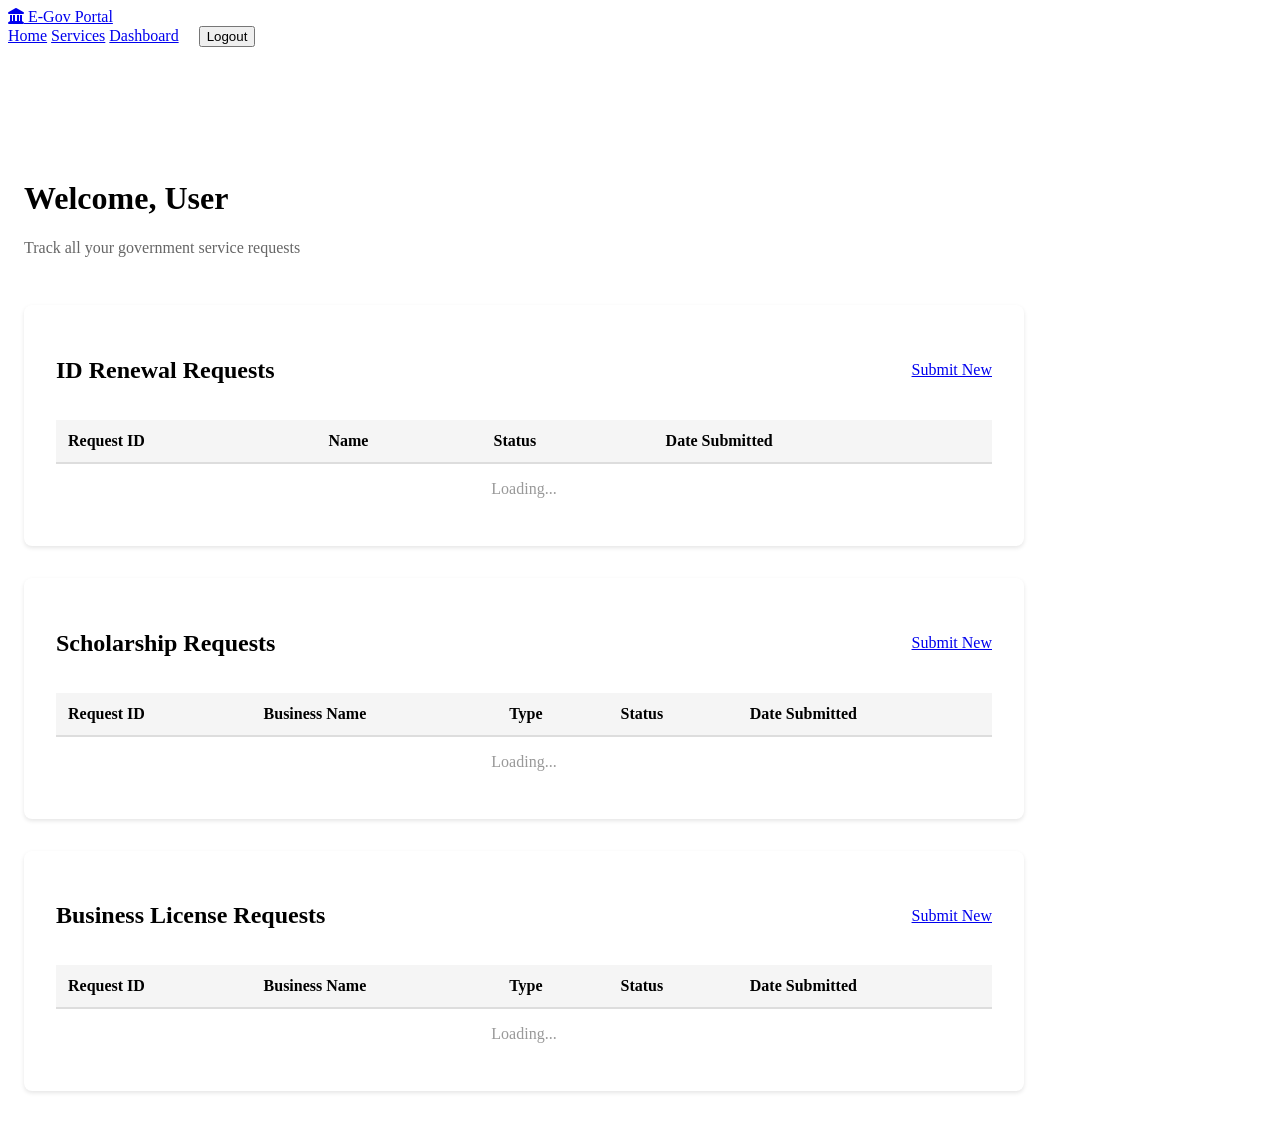
==== frontend/dashboard.html @ 8334749c "feat: admin review workflow, auth overhaul, and scholarship service rewrite - Rename ApplicationStat" ====
<!doctype html>
<html lang="en">
  <head>
    <meta charset="UTF-8" />
    <meta name="viewport" content="width=device-width, initial-scale=1.0" />
    <title>Dashboard | E-Government Portal</title>
    <link rel="stylesheet" href="./css/style.css" />
    <link
      href="https://cdnjs.cloudflare.com/ajax/libs/font-awesome/6.0.0/css/all.min.css"
      rel="stylesheet"
    />
  </head>
  <body>
    <nav class="navbar solid" id="navbar">
      <div class="nav-container">
        <a href="./index.html" class="logo"
          ><i class="fas fa-landmark"></i> E-Gov Portal</a
        >
        <div class="nav-menu" id="nav-menu">
          <a href="./index.html" class="nav-link">Home</a>
          <a href="./pages/services.html" class="nav-link">Services</a>
          <a href="./dashboard.html" class="nav-link active">Dashboard</a>
          <button
            id="logout-btn"
            class="btn btn-outline"
            style="margin-left: 1rem"
          >
            Logout
          </button>
        </div>
      </div>
    </nav>

    <main
      class="container"
      style="padding: 2rem 1rem; max-width: 1000px; margin-top: 80px"
    >
      <div
        style="
          display: flex;
          justify-content: space-between;
          align-items: center;
          margin-bottom: 2rem;
        "
      >
        <div>
          <h1>Welcome, <span id="user-name">User</span></h1>
          <p style="color: #666">Track all your government service requests</p>
        </div>
      </div>

      <!-- ID Renewal Section -->
      <section
        style="
          background: white;
          padding: 2rem;
          border-radius: 8px;
          margin-bottom: 2rem;
          box-shadow: 0 2px 4px rgba(0, 0, 0, 0.1);
        "
      >
        <div
          style="
            display: flex;
            justify-content: space-between;
            align-items: center;
            margin-bottom: 1rem;
          "
        >
          <h2>ID Renewal Requests</h2>
          <a href="./pages/id-renewal.html" class="btn btn-small btn-primary"
            >Submit New</a
          >
        </div>
        <div
          id="id-renewal-error"
          style="
            display: none;
            color: red;
            padding: 1rem;
            background: #fee;
            border-radius: 4px;
            margin-bottom: 1rem;
          "
        ></div>
        <div id="id-renewal-container" style="overflow-x: auto">
          <table style="width: 100%; border-collapse: collapse">
            <thead style="background: #f5f5f5">
              <tr>
                <th
                  style="
                    padding: 0.75rem;
                    text-align: left;
                    border-bottom: 2px solid #ddd;
                  "
                >
                  Request ID
                </th>
                <th
                  style="
                    padding: 0.75rem;
                    text-align: left;
                    border-bottom: 2px solid #ddd;
                  "
                >
                  Name
                </th>
                <th
                  style="
                    padding: 0.75rem;
                    text-align: left;
                    border-bottom: 2px solid #ddd;
                  "
                >
                  Status
                </th>
                <th
                  style="
                    padding: 0.75rem;
                    text-align: left;
                    border-bottom: 2px solid #ddd;
                  "
                >
                  Date Submitted
                </th>
              </tr>
            </thead>
            <tbody id="id-renewal-tbody">
              <tr>
                <td
                  colspan="4"
                  style="padding: 1rem; text-align: center; color: #999"
                >
                  Loading...
                </td>
              </tr>
            </tbody>
          </table>
        </div>
      </section>

      <!-- Scholarship Section -->
      <section
        style="
          background: white;
          padding: 2rem;
          border-radius: 8px;
          margin-bottom: 2rem;
          box-shadow: 0 2px 4px rgba(0, 0, 0, 0.1);
        "
      >
        <div
          style="
            display: flex;
            justify-content: space-between;
            align-items: center;
            margin-bottom: 1rem;
          "
        >
          <h2>Scholarship Requests</h2>
          <a href="./scholarship.html" class="btn btn-small btn-primary"
            >Submit New</a
          >
        </div>
        <div
          id="scholarship-error"
          style="
            display: none;
            color: red;
            padding: 1rem;
            background: #fee;
            border-radius: 4px;
            margin-bottom: 1rem;
          "
        ></div>
        <div id="scholarship-container" style="overflow-x: auto">
          <table style="width: 100%; border-collapse: collapse">
            <thead style="background: #f5f5f5">
              <tr>
                <th
                  style="
                    padding: 0.75rem;
                    text-align: left;
                    border-bottom: 2px solid #ddd;
                  "
                >
                  Request ID
                </th>
                <th
                  style="
                    padding: 0.75rem;
                    text-align: left;
                    border-bottom: 2px solid #ddd;
                  "
                >
                  Business Name
                </th>
                <th
                  style="
                    padding: 0.75rem;
                    text-align: left;
                    border-bottom: 2px solid #ddd;
                  "
                >
                  Type
                </th>
                <th
                  style="
                    padding: 0.75rem;
                    text-align: left;
                    border-bottom: 2px solid #ddd;
                  "
                >
                  Status
                </th>
                <th
                  style="
                    padding: 0.75rem;
                    text-align: left;
                    border-bottom: 2px solid #ddd;
                  "
                >
                  Date Submitted
                </th>
              </tr>
            </thead>
            <tbody id="scholarship-tbody">
              <tr>
                <td
                  colspan="5"
                  style="padding: 1rem; text-align: center; color: #999"
                >
                  Loading...
                </td>
              </tr>
            </tbody>
          </table>
        </div>
      </section>

      <!-- Business License Section -->
      <section
        style="
          background: white;
          padding: 2rem;
          border-radius: 8px;
          box-shadow: 0 2px 4px rgba(0, 0, 0, 0.1);
        "
      >
        <div
          style="
            display: flex;
            justify-content: space-between;
            align-items: center;
            margin-bottom: 1rem;
          "
        >
          <h2>Business License Requests</h2>
          <a href="./business-license.html" class="btn btn-small btn-primary"
            >Submit New</a
          >
        </div>
        <div
          id="business-license-error"
          style="
            display: none;
            color: red;
            padding: 1rem;
            background: #fee;
            border-radius: 4px;
            margin-bottom: 1rem;
          "
        ></div>
        <div id="business-license-container" style="overflow-x: auto">
          <table style="width: 100%; border-collapse: collapse">
            <thead style="background: #f5f5f5">
              <tr>
                <th
                  style="
                    padding: 0.75rem;
                    text-align: left;
                    border-bottom: 2px solid #ddd;
                  "
                >
                  Request ID
                </th>
                <th
                  style="
                    padding: 0.75rem;
                    text-align: left;
                    border-bottom: 2px solid #ddd;
                  "
                >
                  Business Name
                </th>
                <th
                  style="
                    padding: 0.75rem;
                    text-align: left;
                    border-bottom: 2px solid #ddd;
                  "
                >
                  Type
                </th>
                <th
                  style="
                    padding: 0.75rem;
                    text-align: left;
                    border-bottom: 2px solid #ddd;
                  "
                >
                  Status
                </th>
                <th
                  style="
                    padding: 0.75rem;
                    text-align: left;
                    border-bottom: 2px solid #ddd;
                  "
                >
                  Date Submitted
                </th>
              </tr>
            </thead>
            <tbody id="business-license-tbody">
              <tr>
                <td
                  colspan="5"
                  style="padding: 1rem; text-align: center; color: #999"
                >
                  Loading...
                </td>
              </tr>
            </tbody>
          </table>
        </div>
      </section>
    </main>

    <script src="./js/auth.js?v=4"></script>
    <script src="./js/dashboard.js"></script>
  </body>
</html>
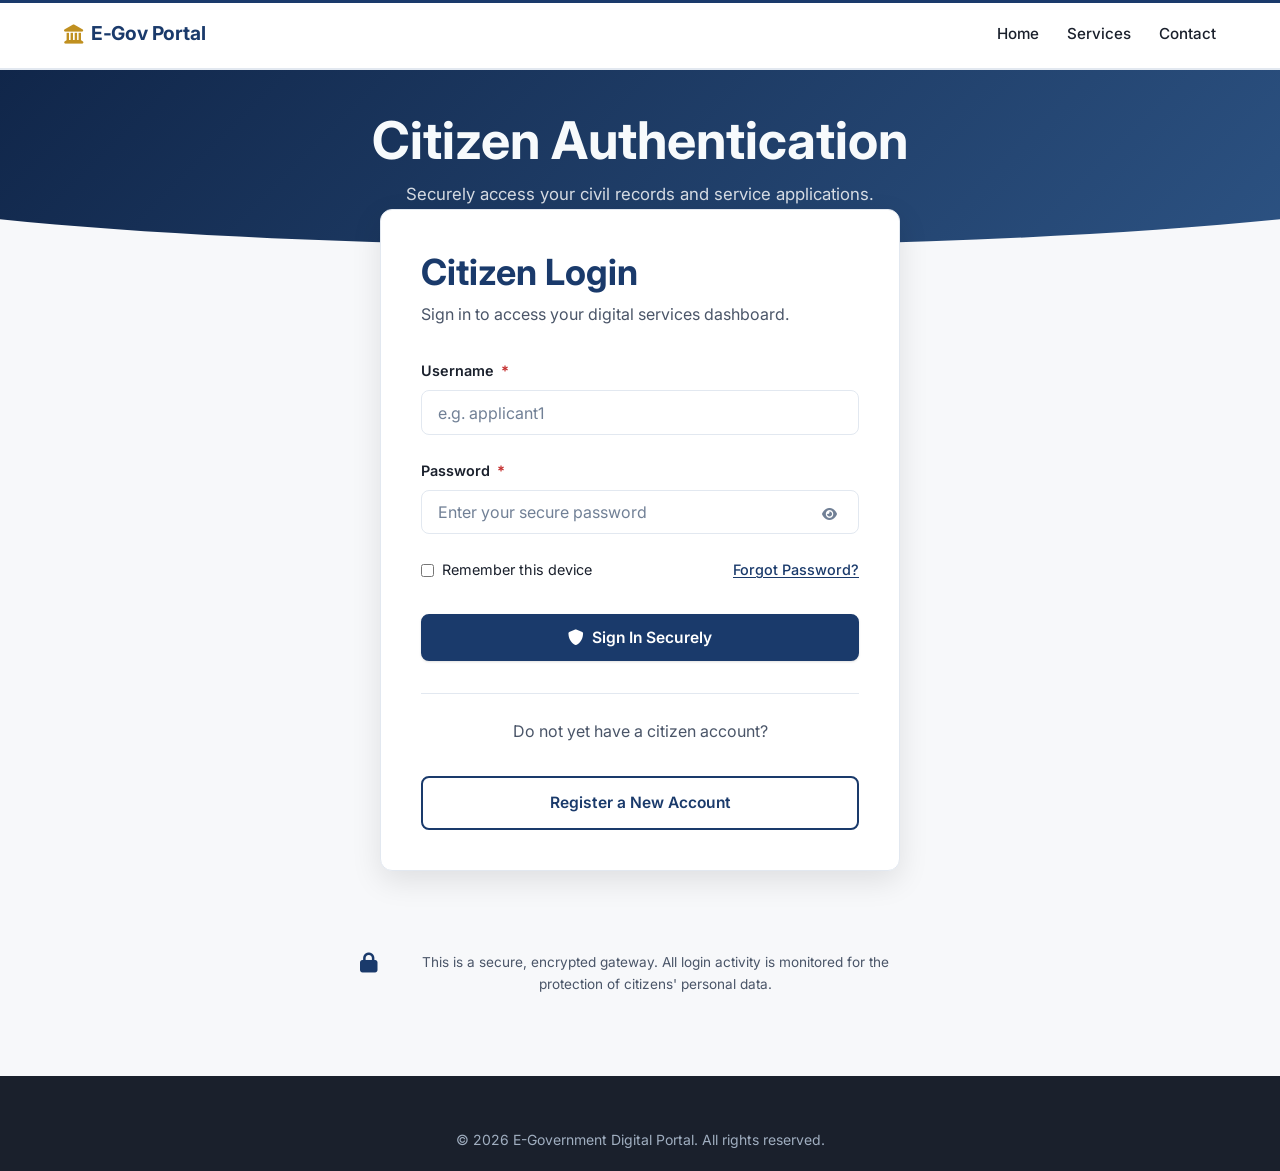
==== commit 3747cac1: "fixed supervisor roles + change to businees-wise Scholarship" ====
--- a/frontend/dashboard.html
+++ b/frontend/dashboard.html
@@ -94,7 +94,7 @@
                     border-bottom: 2px solid #ddd;
                   "
                 >
-                  Request ID
+                  Request ID (Full)
                 </th>
                 <th
                   style="
@@ -338,6 +338,6 @@
     </main>
 
     <script src="./js/auth.js?v=4"></script>
-    <script src="./js/dashboard.js"></script>
+    <script src="./js/dashboard.js?v=2"></script>
   </body>
 </html>
--- a/frontend/css/style.css
+++ b/frontend/css/style.css
@@ -0,0 +1,1182 @@
+/*
+ * E-Government Portal – Official Stylesheet
+ * Formal, high-contrast government palette
+ * WCAG 2.1 AA accessible: focus-visible, contrast ≥ 4.5:1
+ * Responsive: mobile-first with progressive enhancement
+ */
+
+/* ================================================================
+   CSS CUSTOM PROPERTIES (Design Tokens)
+   ================================================================ */
+:root {
+  /* --- Government Color Palette --- */
+  --primary:         #1a3a6b;   /* Deep navy – authority & trust      */
+  --primary-dark:    #0f2447;   /* Darker navy for hover states        */
+  --primary-light:   #2c5282;   /* Medium navy for interactive states  */
+  --secondary:       #2b6cb0;   /* Trust blue – CTAs & links           */
+  --secondary-light: #ebf4ff;   /* Pale blue – selected/highlight bg   */
+
+  /* --- Neutral / Text --- */
+  --text-primary:    #1a202c;   /* Dark charcoal – body copy           */
+  --text-secondary:  #4a5568;   /* Medium grey – supporting copy       */
+  --text-muted:      #718096;   /* Muted – captions / placeholders     */
+  --text-on-dark:    #f7fafc;   /* Near-white text on dark backgrounds */
+
+  /* --- Backgrounds --- */
+  --bg-body:         #f7f8fa;   /* Off-white body (reduces eye strain) */
+  --bg-white:        #ffffff;
+  --bg-subtle:       #edf2f7;   /* Section zebra-striping              */
+  --bg-border:       #e2e8f0;   /* Dividers & input borders            */
+
+  /* --- Status Colors (muted, accessible) --- */
+  --success:         #276749;   /* Muted green – WCAG safe on white    */
+  --success-bg:      #f0fff4;
+  --error:           #c53030;   /* Muted red – WCAG safe on white      */
+  --error-bg:        #fff5f5;
+  --warning:         #b7791f;
+  --warning-bg:      #fffff0;
+  --info:            #2b6cb0;
+  --info-bg:         #ebf8ff;
+
+  /* --- Accent --- */
+  --accent:          #c09020;   /* Muted gold – government seal colour */
+
+  /* --- Focus Ring (WCAG 2.1 success criterion 2.4.11) --- */
+  --focus-ring:      3px solid #2b6cb0;
+  --focus-offset:    2px;
+
+  /* --- Shadows --- */
+  --shadow-sm: 0 1px 3px rgba(0,0,0,0.08), 0 1px 2px rgba(0,0,0,0.05);
+  --shadow-md: 0 4px 12px rgba(0,0,0,0.08);
+  --shadow-lg: 0 10px 30px rgba(0,0,0,0.10);
+
+  /* --- Layout --- */
+  --nav-height:       68px;
+  --container-width:  1200px;
+  --radius-sm:        4px;
+  --radius-md:        8px;
+  --radius-lg:        12px;
+  --radius-pill:      999px;
+
+  /* --- Transitions --- */
+  --t-fast:  0.15s ease;
+  --t-norm:  0.25s ease;
+  --t-slow:  0.45s ease;
+
+  /* --- Legacy aliases (keep existing JS/HTML from breaking) --- */
+  --primary-color:   var(--primary);
+  --secondary-color: var(--secondary);
+  --accent-color:    var(--accent);
+  --text-main:       var(--text-primary);
+  --text-light:      var(--text-secondary);
+  --bg-main:         var(--bg-body);
+  --transition-fast: var(--t-fast);
+  --transition-norm: var(--t-norm);
+  --transition-slow: var(--t-slow);
+  --glass-bg:        rgba(255,255,255,0.92);
+  --glass-border:    rgba(255,255,255,0.5);
+  --glass-shadow:    var(--shadow-md);
+}
+
+/* ================================================================
+   RESET & BASE
+   ================================================================ */
+*, *::before, *::after {
+  margin: 0;
+  padding: 0;
+  box-sizing: border-box;
+}
+
+html {
+  scroll-behavior: smooth;
+  font-size: 16px;             /* base; never go below 16px */
+  -webkit-text-size-adjust: 100%;
+}
+
+body {
+  font-family: 'Inter', system-ui, -apple-system, BlinkMacSystemFont,
+               'Segoe UI', Roboto, 'Helvetica Neue', Arial, sans-serif;
+  font-size: 1rem;
+  line-height: 1.65;
+  color: var(--text-primary);
+  background-color: var(--bg-body);
+  overflow-x: hidden;
+}
+
+/* ================================================================
+   SKIP NAVIGATION (Keyboard / Screen Reader)
+   ================================================================ */
+.skip-link {
+  position: absolute;
+  top: -100%;
+  left: 1rem;
+  z-index: 9999;
+  padding: 0.75rem 1.5rem;
+  background: var(--primary);
+  color: var(--text-on-dark);
+  font-weight: 700;
+  font-size: 0.95rem;
+  border-radius: 0 0 var(--radius-md) var(--radius-md);
+  text-decoration: none;
+  transition: top var(--t-fast);
+}
+
+.skip-link:focus {
+  top: 0;
+  outline: var(--focus-ring);
+  outline-offset: var(--focus-offset);
+}
+
+/* Visually hidden but available to screen readers (WCAG 1.3.1) */
+.visually-hidden,
+.sr-only {
+  position: absolute;
+  width: 1px;
+  height: 1px;
+  margin: -1px;
+  padding: 0;
+  overflow: hidden;
+  clip: rect(0, 0, 0, 0);
+  white-space: nowrap;
+  border: 0;
+}
+
+/* Required field asterisk */
+.required { color: var(--error); margin-left: 0.15rem; font-weight: 700; }
+
+/* ================================================================
+   FOCUS MANAGEMENT (WCAG 2.4.7 / 2.4.11)
+   Every interactive element must have a visible focus indicator.
+   ================================================================ */
+:focus-visible {
+  outline: var(--focus-ring);
+  outline-offset: var(--focus-offset);
+  border-radius: var(--radius-sm);
+}
+
+/* Remove default focus for mouse users while preserving it for keyboard */
+:focus:not(:focus-visible) {
+  outline: none;
+}
+
+/* ================================================================
+   TYPOGRAPHY
+   ================================================================ */
+h1, h2, h3, h4, h5, h6 {
+  font-weight: 700;
+  line-height: 1.25;
+  margin-bottom: 0.75rem;
+  color: var(--primary);
+}
+
+h1 { font-size: clamp(2rem,   5vw, 3.25rem); }
+h2 { font-size: clamp(1.5rem, 4vw, 2.25rem); }
+h3 { font-size: clamp(1.15rem,2.5vw, 1.5rem); }
+h4 { font-size: 1.1rem; }
+h5 { font-size: 1rem; }
+
+p { margin-bottom: 1rem; }
+p:last-child { margin-bottom: 0; }
+
+a {
+  color: var(--secondary);
+  text-decoration: underline;
+  text-underline-offset: 2px;
+  transition: color var(--t-fast);
+}
+
+a:hover { color: var(--primary-dark); }
+
+/* Navigation links are styled elsewhere and intentionally lose underline */
+.nav-link, .logo, .card-link, .btn { text-decoration: none; }
+
+ul { list-style: none; }
+
+img {
+  max-width: 100%;
+  display: block;
+}
+
+/* ================================================================
+   LAYOUT UTILITIES
+   ================================================================ */
+.container {
+  max-width: var(--container-width);
+  margin: 0 auto;
+  padding: 0 1.5rem;
+}
+
+.section {
+  padding: 5rem 0;
+}
+
+.bg-light   { background-color: var(--bg-subtle); }
+.bg-white   { background-color: var(--bg-white); }
+.text-center { text-align: center; }
+
+.section-title {
+  margin-bottom: 3rem;
+}
+
+.section-title p {
+  color: var(--text-secondary);
+  font-size: 1.05rem;
+  margin-top: 0.5rem;
+}
+
+.underline {
+  height: 4px;
+  width: 56px;
+  background: var(--accent);
+  margin: 1rem auto 0;
+  border-radius: var(--radius-pill);
+}
+
+/* ================================================================
+   BUTTONS (WCAG 1.4.3 contrast, 2.5.5 target size ≥ 44×44px)
+   ================================================================ */
+.btn {
+  display: inline-flex;
+  align-items: center;
+  justify-content: center;
+  gap: 0.5rem;
+  padding: 0.75rem 1.75rem;
+  min-height: 44px;           /* WCAG touch target */
+  border-radius: var(--radius-md);
+  font-family: inherit;
+  font-weight: 600;
+  font-size: 0.975rem;
+  cursor: pointer;
+  border: 2px solid transparent;
+  text-align: center;
+  transition: background-color var(--t-fast), color var(--t-fast),
+              border-color var(--t-fast), box-shadow var(--t-fast),
+              transform var(--t-fast);
+}
+
+.btn:disabled {
+  opacity: 0.55;
+  cursor: not-allowed;
+  transform: none !important;
+}
+
+.btn-primary {
+  background-color: var(--primary);
+  color: #fff;
+  border-color: var(--primary);
+  box-shadow: var(--shadow-sm);
+}
+
+.btn-primary:hover,
+.btn-primary:focus-visible {
+  background-color: var(--primary-dark);
+  border-color: var(--primary-dark);
+  color: #fff;
+  box-shadow: var(--shadow-md);
+  transform: translateY(-1px);
+}
+
+.btn-secondary {
+  background-color: var(--bg-white);
+  color: var(--primary);
+  border-color: var(--bg-border);
+  box-shadow: var(--shadow-sm);
+}
+
+.btn-secondary:hover,
+.btn-secondary:focus-visible {
+  background-color: var(--secondary-light);
+  border-color: var(--secondary);
+  color: var(--primary-dark);
+}
+
+.btn-outline {
+  background: transparent;
+  border-color: currentColor;
+  color: var(--primary);
+}
+
+.btn-outline:hover,
+.btn-outline:focus-visible {
+  background: var(--primary);
+  color: #fff;
+  border-color: var(--primary);
+}
+
+.btn-block {
+  display: flex;
+  width: 100%;
+}
+
+/* Icon nudge on hover */
+.btn i { transition: transform var(--t-fast); }
+.btn:hover i { transform: translateX(3px); }
+
+/* ================================================================
+   BADGE
+   ================================================================ */
+.badge {
+  display: inline-block;
+  padding: 0.35rem 1rem;
+  background: rgba(255,255,255,0.18);
+  backdrop-filter: blur(4px);
+  color: white;
+  border-radius: var(--radius-pill);
+  font-size: 0.8rem;
+  font-weight: 600;
+  text-transform: uppercase;
+  letter-spacing: 1px;
+  margin-bottom: 1.25rem;
+  border: 1px solid rgba(255,255,255,0.35);
+}
+
+/* ================================================================
+   GLASS CARD
+   ================================================================ */
+.glass {
+  background: var(--glass-bg);
+  backdrop-filter: blur(12px);
+  -webkit-backdrop-filter: blur(12px);
+  border: 1px solid var(--glass-border);
+  box-shadow: var(--glass-shadow);
+  border-radius: var(--radius-lg);
+}
+
+/* ================================================================
+   NAVIGATION (sticky, accessible)
+   ================================================================ */
+.navbar {
+  position: fixed;
+  top: 0;
+  left: 0;
+  width: 100%;
+  height: var(--nav-height);
+  background: transparent;
+  transition: background var(--t-norm), box-shadow var(--t-norm);
+  z-index: 1000;
+}
+
+/* Scrolled / Solid states */
+.navbar.scrolled,
+.navbar.solid {
+  background: var(--bg-white);
+  box-shadow: 0 2px 0 var(--bg-border);
+}
+
+/* Government identity stripe at top of solid nav */
+.navbar.solid::before,
+.navbar.scrolled::before {
+  content: '';
+  position: absolute;
+  top: 0; left: 0;
+  width: 100%; height: 3px;
+  background: var(--primary);
+}
+
+.nav-container {
+  max-width: var(--container-width);
+  margin: 0 auto;
+  padding: 0 1.5rem;
+  height: 100%;
+  display: flex;
+  justify-content: space-between;
+  align-items: center;
+  gap: 1rem;
+}
+
+.logo {
+  font-size: 1.2rem;
+  font-weight: 700;
+  color: white;
+  display: flex;
+  align-items: center;
+  gap: 0.5rem;
+  letter-spacing: -0.01em;
+}
+
+.logo i { color: var(--accent); }
+
+.navbar.scrolled .logo,
+.navbar.solid .logo {
+  color: var(--primary);
+}
+
+.nav-menu {
+  display: flex;
+  align-items: center;
+  gap: 1.75rem;
+}
+
+.nav-link {
+  color: rgba(255,255,255,0.92);
+  font-weight: 500;
+  font-size: 0.95rem;
+  position: relative;
+  padding: 0.25rem 0;
+}
+
+.nav-link::after {
+  content: '';
+  position: absolute;
+  bottom: -3px; left: 0;
+  width: 0; height: 2px;
+  background: var(--accent);
+  transition: width var(--t-norm);
+}
+
+.nav-link:hover::after,
+.nav-link.active::after { width: 100%; }
+
+.navbar.scrolled .nav-link,
+.navbar.solid .nav-link { color: var(--text-primary); }
+
+/* Outline button in nav – transparent state */
+.navbar:not(.scrolled):not(.solid) .btn-outline {
+  color: white;
+  border-color: rgba(255,255,255,0.7);
+}
+
+.navbar:not(.scrolled):not(.solid) .btn-outline:hover {
+  background: white;
+  color: var(--primary);
+}
+
+/* Outline button in nav – solid state */
+.navbar.scrolled .btn-outline,
+.navbar.solid .btn-outline {
+  color: var(--primary);
+  border-color: var(--primary);
+}
+
+/* ---- Mobile hamburger ---- */
+.nav-toggle {
+  display: none;
+  background: none;
+  border: none;
+  cursor: pointer;
+  color: white;
+  font-size: 1.35rem;
+  padding: 0.5rem;
+  min-height: 44px;
+  min-width: 44px;
+  align-items: center;
+  justify-content: center;
+  border-radius: var(--radius-sm);
+}
+
+.navbar.scrolled .nav-toggle,
+.navbar.solid .nav-toggle { color: var(--primary); }
+
+/* ================================================================
+   PAGE HEADER BANNER
+   ================================================================ */
+.page-header {
+  padding: calc(var(--nav-height) + 2.5rem) 0 3rem;
+  background-color: var(--primary);
+  background-image: linear-gradient(135deg, var(--primary-dark) 0%, var(--primary-light) 100%);
+  color: var(--text-on-dark);
+  text-align: center;
+  position: relative;
+}
+
+.page-header::after {
+  content: '';
+  position: absolute;
+  bottom: -1px; left: 0; width: 100%; height: 48px;
+  background: url('data:image/svg+xml;utf8,<svg viewBox="0 0 1440 48" xmlns="http://www.w3.org/2000/svg"><path d="M0,0 C360,48 1080,48 1440,0 L1440,48 L0,48 Z" fill="%23f7f8fa"/></svg>')
+              no-repeat bottom;
+  background-size: cover;
+}
+
+.page-header h1 { color: var(--text-on-dark); margin-bottom: 0.5rem; }
+.page-header p  { color: rgba(255,255,255,0.82); font-size: 1.05rem; }
+
+/* ================================================================
+   HERO SECTION
+   ================================================================ */
+.hero {
+  height: 100vh;
+  min-height: 640px;
+  position: relative;
+  display: flex;
+  align-items: center;
+  justify-content: center;
+  background: var(--primary);
+}
+
+.hero::before {
+  content: '';
+  position: absolute;
+  inset: 0;
+  background: url('https://images.unsplash.com/photo-1541872703-74c5e44368f9?q=80&w=2000&auto=format&fit=crop')
+              no-repeat center center / cover;
+  z-index: 0;
+}
+
+.hero-overlay {
+  position: absolute;
+  inset: 0;
+  background: linear-gradient(135deg,
+    rgba(15, 36, 71, 0.93) 0%,
+    rgba(27, 77, 143, 0.82) 100%);
+  z-index: 1;
+}
+
+.hero-content {
+  position: relative;
+  z-index: 2;
+  text-align: center;
+  max-width: 820px;
+  padding: 0 1.5rem;
+  color: white;
+}
+
+.hero h1 {
+  color: white;
+  margin-bottom: 1.25rem;
+  letter-spacing: -0.02em;
+}
+
+.hero h1 span { color: var(--accent); }
+
+.hero p {
+  font-size: clamp(1rem, 2vw, 1.2rem);
+  margin-bottom: 2.5rem;
+  color: rgba(255,255,255,0.88);
+}
+
+.hero-buttons {
+  display: flex;
+  gap: 1rem;
+  justify-content: center;
+  flex-wrap: wrap;
+}
+
+.scroll-indicator {
+  position: absolute;
+  bottom: 28px;
+  left: 50%;
+  transform: translateX(-50%);
+  z-index: 2;
+  animation: bounce 2s infinite;
+}
+
+.scroll-indicator a { color: white; font-size: 1.3rem; opacity: 0.75; }
+
+@keyframes bounce {
+  0%, 20%, 50%, 80%, 100% { transform: translateX(-50%) translateY(0); }
+  40% { transform: translateX(-50%) translateY(-12px); }
+  60% { transform: translateX(-50%) translateY(-6px); }
+}
+
+/* ================================================================
+   ANNOUNCEMENTS TICKER
+   ================================================================ */
+.announcements {
+  display: flex;
+  background: var(--bg-white);
+  border-bottom: 1px solid var(--bg-border);
+  height: 42px;
+}
+
+.announcement-label {
+  background: var(--secondary);
+  color: white;
+  padding: 0 1.25rem;
+  display: flex;
+  align-items: center;
+  font-weight: 600;
+  font-size: 0.8rem;
+  white-space: nowrap;
+  letter-spacing: 0.03em;
+  text-transform: uppercase;
+  z-index: 2;
+}
+
+.announcement-label i { margin-right: 0.4rem; }
+
+.marquee-container {
+  flex: 1;
+  overflow: hidden;
+  position: relative;
+  display: flex;
+  align-items: center;
+}
+
+.marquee {
+  display: flex;
+  white-space: nowrap;
+  animation: scroll-marquee 28s linear infinite;
+}
+
+.marquee span { font-size: 0.875rem; color: var(--text-primary); }
+.marquee .separator { color: var(--accent); margin: 0 1.5rem; }
+
+@keyframes scroll-marquee {
+  0%   { transform: translateX(100%); }
+  100% { transform: translateX(-100%); }
+}
+
+/* Pause marquee for users who prefer reduced motion */
+@media (prefers-reduced-motion: reduce) {
+  .marquee { animation: none; }
+  .fade-up, .reveal { animation: none; opacity: 1; transform: none; }
+}
+
+/* ================================================================
+   SERVICE CARDS
+   ================================================================ */
+.service-grid {
+  display: grid;
+  grid-template-columns: repeat(auto-fill, minmax(270px, 1fr));
+  gap: 1.75rem;
+}
+
+.service-card {
+  padding: 2.25rem 1.75rem;
+  transition: transform var(--t-norm), box-shadow var(--t-norm);
+  text-align: center;
+  border: 1px solid var(--bg-border);
+  background: var(--bg-white);
+  border-radius: var(--radius-lg);
+}
+
+.service-card:hover,
+.service-card:focus-within {
+  transform: translateY(-6px);
+  box-shadow: var(--shadow-lg);
+  border-color: rgba(43, 108, 176, 0.25);
+}
+
+.card-icon {
+  width: 68px;
+  height: 68px;
+  background: var(--secondary-light);
+  border-radius: 50%;
+  display: flex;
+  align-items: center;
+  justify-content: center;
+  margin: 0 auto 1.5rem;
+  font-size: 28px;
+  color: var(--primary);
+  transition: background var(--t-norm), color var(--t-norm);
+}
+
+.service-card:hover .card-icon {
+  background: var(--primary);
+  color: white;
+}
+
+.service-card h3 { margin-bottom: 0.75rem; font-size: 1.15rem; }
+
+.service-card p {
+  color: var(--text-secondary);
+  margin-bottom: 1.5rem;
+  font-size: 0.95rem;
+}
+
+.card-link {
+  font-weight: 600;
+  font-size: 0.9rem;
+  display: inline-flex;
+  align-items: center;
+  gap: 0.4rem;
+  text-decoration: none;
+  color: var(--secondary);
+}
+
+.card-link i { transition: transform var(--t-fast); }
+.service-card:hover .card-link i { transform: translateX(4px); }
+
+/* ================================================================
+   STATISTICS
+   ================================================================ */
+.stats-grid {
+  display: grid;
+  grid-template-columns: repeat(4, 1fr);
+  gap: 1.5rem;
+  text-align: center;
+}
+
+.stat-item {
+  background: var(--bg-white);
+  padding: 2rem;
+  border-radius: var(--radius-lg);
+  border: 1px solid var(--bg-border);
+  box-shadow: var(--shadow-sm);
+}
+
+.stat-icon {
+  font-size: 2.25rem;
+  color: var(--accent);
+  margin-bottom: 0.75rem;
+}
+
+.stat-number {
+  font-size: 2.25rem;
+  font-weight: 700;
+  color: var(--primary);
+  margin-bottom: 0.35rem;
+  line-height: 1;
+}
+
+.stat-label { color: var(--text-secondary); font-weight: 500; font-size: 0.9rem; }
+
+/* ================================================================
+   HOW IT WORKS (STEPS)
+   ================================================================ */
+.steps-container {
+  display: flex;
+  justify-content: space-between;
+  align-items: flex-start;
+  margin-top: 3rem;
+  position: relative;
+}
+
+.step {
+  flex: 1;
+  text-align: center;
+  position: relative;
+  z-index: 2;
+  background: var(--bg-body);
+}
+
+.step-icon {
+  width: 60px;
+  height: 60px;
+  background: var(--primary);
+  color: white;
+  border-radius: 50%;
+  display: flex;
+  align-items: center;
+  justify-content: center;
+  font-size: 1.4rem;
+  font-weight: 700;
+  margin: 0 auto 1.25rem;
+  border: 4px solid var(--secondary-light);
+  transition: all var(--t-norm);
+}
+
+.step:hover .step-icon {
+  transform: scale(1.08);
+  box-shadow: 0 0 18px rgba(43, 108, 176, 0.35);
+}
+
+.step-content h3 { font-size: 1.1rem; margin-bottom: 0.4rem; }
+.step-content p  { color: var(--text-secondary); font-size: 0.9rem; padding: 0 0.75rem; }
+
+.step-connector {
+  flex: 0 0 80px;
+  height: 2px;
+  background: var(--bg-border);
+  margin-top: 30px;
+  position: relative;
+}
+
+.step-connector::after {
+  content: '';
+  position: absolute;
+  top: -4px; right: 0;
+  width: 10px; height: 10px;
+  background: var(--secondary);
+  border-radius: 50%;
+}
+
+/* ================================================================
+   FORMS (Login, Register, Contact)
+   ================================================================ */
+.page-wrapper {
+  min-height: 100vh;
+  display: flex;
+  flex-direction: column;
+}
+
+.form-container {
+  background: var(--bg-white);
+  border-radius: var(--radius-lg);
+  box-shadow: var(--shadow-lg);
+  overflow: hidden;
+  max-width: 520px;
+  margin: -3rem auto 5rem;
+  position: relative;
+  z-index: 10;
+  border: 1px solid var(--bg-border);
+}
+
+.form-container.wide {
+  max-width: 1000px;
+  display: flex;
+}
+
+.form-image {
+  flex: 1;
+  background: url('https://images.unsplash.com/photo-1541872703-74c5e44368f9?q=80&w=600&auto=format&fit=crop')
+              center / cover;
+  position: relative;
+}
+
+.form-image-overlay {
+  position: absolute;
+  inset: 0;
+  background: rgba(15, 36, 71, 0.78);
+  display: flex;
+  flex-direction: column;
+  justify-content: center;
+  padding: 2.5rem;
+  color: white;
+}
+
+.form-image-overlay h2 { color: white; }
+
+.form-wrapper { flex: 1; padding: 2.5rem; }
+
+/* --- Field groups --- */
+.input-group {
+  margin-bottom: 1.5rem;
+  position: relative;
+}
+
+.form-label {
+  display: block;
+  margin-bottom: 0.45rem;
+  font-weight: 600;
+  font-size: 0.9rem;
+  color: var(--text-primary);
+}
+
+/* Required asterisk */
+.form-label .required {
+  color: var(--error);
+  margin-left: 0.2rem;
+  font-weight: 700;
+}
+
+.form-control {
+  width: 100%;
+  padding: 0.7rem 1rem;
+  border: 1.5px solid var(--bg-border);
+  border-radius: var(--radius-md);
+  font-family: inherit;
+  font-size: 1rem;
+  color: var(--text-primary);
+  background: var(--bg-white);
+  transition: border-color var(--t-fast), box-shadow var(--t-fast);
+  min-height: 44px;            /* WCAG touch target */
+}
+
+.form-control::placeholder { color: var(--text-muted); }
+
+.form-control:focus {
+  outline: none;               /* replaced by box-shadow below */
+  border-color: var(--secondary);
+  box-shadow: 0 0 0 3px rgba(43, 108, 176, 0.2);
+  background: var(--bg-white);
+}
+
+.form-control:focus-visible {
+  outline: var(--focus-ring);
+  outline-offset: var(--focus-offset);
+}
+
+textarea.form-control { min-height: 130px; resize: vertical; }
+
+select.form-control { cursor: pointer; }
+
+/* --- Validation states --- */
+.form-control[aria-invalid="true"],
+.input-group.error .form-control {
+  border-color: var(--error);
+  background: var(--error-bg);
+}
+
+/* --- Error messages (live ARIA region) --- */
+.error-message {
+  color: var(--error);
+  font-size: 0.83rem;
+  font-weight: 500;
+  margin-top: 0.35rem;
+  display: none;
+}
+
+.input-group.error .error-message { display: block; }
+
+/* Password toggle */
+.password-toggle {
+  position: absolute;
+  right: 0.875rem;
+  top: 2.45rem;
+  cursor: pointer;
+  color: var(--text-muted);
+  background: none;
+  border: none;
+  padding: 0.4rem;
+  border-radius: var(--radius-sm);
+  min-width: 32px; min-height: 32px;
+}
+
+.password-toggle:focus-visible {
+  outline: var(--focus-ring);
+  outline-offset: var(--focus-offset);
+}
+
+/* ================================================================
+   ALERT / LIVE REGION COMPONENTS
+   ================================================================ */
+.alert {
+  padding: 0.9rem 1.25rem;
+  border-radius: var(--radius-md);
+  font-size: 0.93rem;
+  font-weight: 500;
+  display: none;
+  border-left: 4px solid transparent;
+}
+
+.alert.active,
+.alert[style*="display: block"] { display: flex; align-items: flex-start; gap: 0.5rem; }
+
+.alert-success {
+  background: var(--success-bg);
+  color: var(--success);
+  border-color: var(--success);
+}
+
+.alert-error {
+  background: var(--error-bg);
+  color: var(--error);
+  border-color: var(--error);
+}
+
+.alert-info {
+  background: var(--info-bg);
+  color: var(--info);
+  border-color: var(--info);
+}
+
+/* ================================================================
+   CONTACT PAGE
+   ================================================================ */
+.contact-grid {
+  display: grid;
+  grid-template-columns: 1fr 1fr;
+  gap: 2rem;
+  margin-bottom: 2rem;
+}
+
+.contact-info-boxes {
+  display: grid;
+  grid-template-columns: repeat(3, 1fr);
+  gap: 1.5rem;
+  margin-top: -3rem;
+  margin-bottom: 4rem;
+  position: relative;
+  z-index: 10;
+}
+
+.info-box {
+  background: var(--bg-white);
+  padding: 2rem;
+  text-align: center;
+  border-radius: var(--radius-md);
+  box-shadow: var(--shadow-sm);
+  border: 1px solid var(--bg-border);
+}
+
+.info-box i {
+  font-size: 1.75rem;
+  color: var(--secondary);
+  margin-bottom: 0.75rem;
+}
+
+.map-container {
+  height: 380px;
+  border-radius: var(--radius-lg);
+  overflow: hidden;
+  box-shadow: var(--shadow-md);
+}
+
+/* ================================================================
+   BACKGROUND PATTERN
+   ================================================================ */
+.bg-pattern {
+  background-color: var(--primary);
+  background-image: url("data:image/svg+xml,%3Csvg width='60' height='60' viewBox='0 0 60 60' xmlns='http://www.w3.org/2000/svg'%3E%3Cg fill='none' fill-rule='evenodd'%3E%3Cg fill='%23ffffff' fill-opacity='0.04'%3E%3Cpath d='M36 34v-4h-2v4h-4v2h4v4h2v-4h4v-2h-4zm0-30V0h-2v4h-4v2h4v4h2V6h4V4h-4zM6 34v-4H4v4H0v2h4v4h2v-4h4v-2H6zM6 4V0H4v4H0v2h4v4h2V6h4V4H6z'/%3E%3C/g%3E%3C/g%3E%3C/svg%3E");
+}
+
+/* ================================================================
+   FOOTER
+   ================================================================ */
+.footer {
+  background-color: #1a202c;
+  color: #a0aec0;
+  padding: 4rem 0 0;
+}
+
+.footer-grid {
+  display: grid;
+  grid-template-columns: 2fr 1fr 1fr 1.5fr;
+  gap: 2.5rem;
+  margin-bottom: 2.5rem;
+}
+
+.footer-logo { margin-bottom: 0.75rem; }
+
+.footer-col p  { font-size: 0.9rem; margin-bottom: 1.25rem; }
+
+.footer-col h3 { color: white; font-size: 1rem; margin-bottom: 1.25rem; }
+
+.footer-col ul li { margin-bottom: 0.6rem; }
+
+.footer-col a { color: #a0aec0; text-decoration: none; transition: color var(--t-fast), padding-left var(--t-fast); }
+
+.footer-col a:hover { color: var(--accent); padding-left: 4px; }
+
+.contact-info li {
+  display: flex;
+  align-items: flex-start;
+  gap: 0.75rem;
+}
+
+.contact-info i { margin-top: 3px; color: var(--accent); }
+
+.social-links { display: flex; gap: 0.75rem; margin-top: 1rem; }
+
+.social-links a {
+  display: inline-flex;
+  align-items: center;
+  justify-content: center;
+  width: 38px; height: 38px;
+  background: rgba(255,255,255,0.08);
+  border-radius: 50%;
+  color: #a0aec0;
+  text-decoration: none;
+  transition: background var(--t-fast), color var(--t-fast);
+}
+
+.social-links a:hover { background: var(--secondary); color: white; }
+
+.footer-bottom {
+  text-align: center;
+  padding: 1.25rem 0;
+  border-top: 1px solid rgba(255,255,255,0.08);
+  font-size: 0.875rem;
+}
+
+/* ================================================================
+   ANIMATIONS
+   ================================================================ */
+.fade-up {
+  opacity: 0;
+  transform: translateY(24px);
+  animation: fadeUp 0.7s ease forwards;
+}
+
+.delay-1 { animation-delay: 0.15s; }
+.delay-2 { animation-delay: 0.30s; }
+.delay-3 { animation-delay: 0.45s; }
+.delay-4 { animation-delay: 0.60s; }
+.delay-5 { animation-delay: 0.75s; }
+
+@keyframes fadeUp {
+  to { opacity: 1; transform: translateY(0); }
+}
+
+.reveal {
+  opacity: 0;
+  transform: translateY(40px);
+  transition: opacity 0.7s ease, transform 0.7s ease;
+}
+
+.reveal.active {
+  opacity: 1;
+  transform: translateY(0);
+}
+
+/* ================================================================
+   RESPONSIVE – TABLETS  (≤ 1024px)
+   ================================================================ */
+@media (max-width: 1024px) {
+  .stats-grid   { grid-template-columns: repeat(2, 1fr); }
+  .footer-grid  { grid-template-columns: repeat(2, 1fr); }
+}
+
+/* ================================================================
+   RESPONSIVE – LANDSCAPE TABLETS  (≤ 900px)
+   ================================================================ */
+@media (max-width: 900px) {
+  .form-container.wide { flex-direction: column; }
+  .form-image          { height: 200px; }
+
+  .steps-container {
+    flex-direction: column;
+    align-items: center;
+    gap: 2rem;
+  }
+
+  .step-connector { display: none; }
+  .step { width: 100%; max-width: 320px; }
+}
+
+/* ================================================================
+   RESPONSIVE – MOBILE  (≤ 768px)
+   ================================================================ */
+@media (max-width: 768px) {
+  :root { --nav-height: 60px; }
+
+  .nav-menu {
+    position: fixed;
+    top: var(--nav-height);
+    left: -100%;
+    width: 100%;
+    height: calc(100dvh - var(--nav-height));
+    background: var(--primary-dark);
+    flex-direction: column;
+    justify-content: center;
+    align-items: center;
+    padding: 2rem;
+    gap: 2rem;
+    transition: left 0.35s ease;
+  }
+
+  .nav-menu.active { left: 0; }
+
+  .nav-link {
+    color: var(--text-on-dark);
+    font-size: 1.15rem;
+  }
+
+  .nav-toggle { display: flex; }
+
+  .btn-outline { margin-left: 0 !important; }
+
+  .hero-buttons { flex-direction: column; align-items: center; }
+
+  .contact-grid,
+  .contact-info-boxes { grid-template-columns: 1fr; }
+  .contact-info-boxes { margin-top: 1rem; }
+
+  .form-wrapper { padding: 2rem 1.5rem; }
+}
+
+/* ================================================================
+   RESPONSIVE – SMALL PHONES  (≤ 500px)
+   ================================================================ */
+@media (max-width: 500px) {
+  .stats-grid,
+  .footer-grid { grid-template-columns: 1fr; }
+
+  .service-grid { grid-template-columns: 1fr; }
+
+  .container { padding: 0 1rem; }
+}
+
+/* ================================================================
+   HIGH CONTRAST MODE (Windows / macOS forced colours)
+   ================================================================ */
+@media (forced-colors: active) {
+  .btn-primary,
+  .btn-outline { border: 2px solid ButtonText; }
+
+  .form-control { border: 2px solid FieldText; }
+
+  :focus-visible { outline: 3px solid Highlight; }
+}
